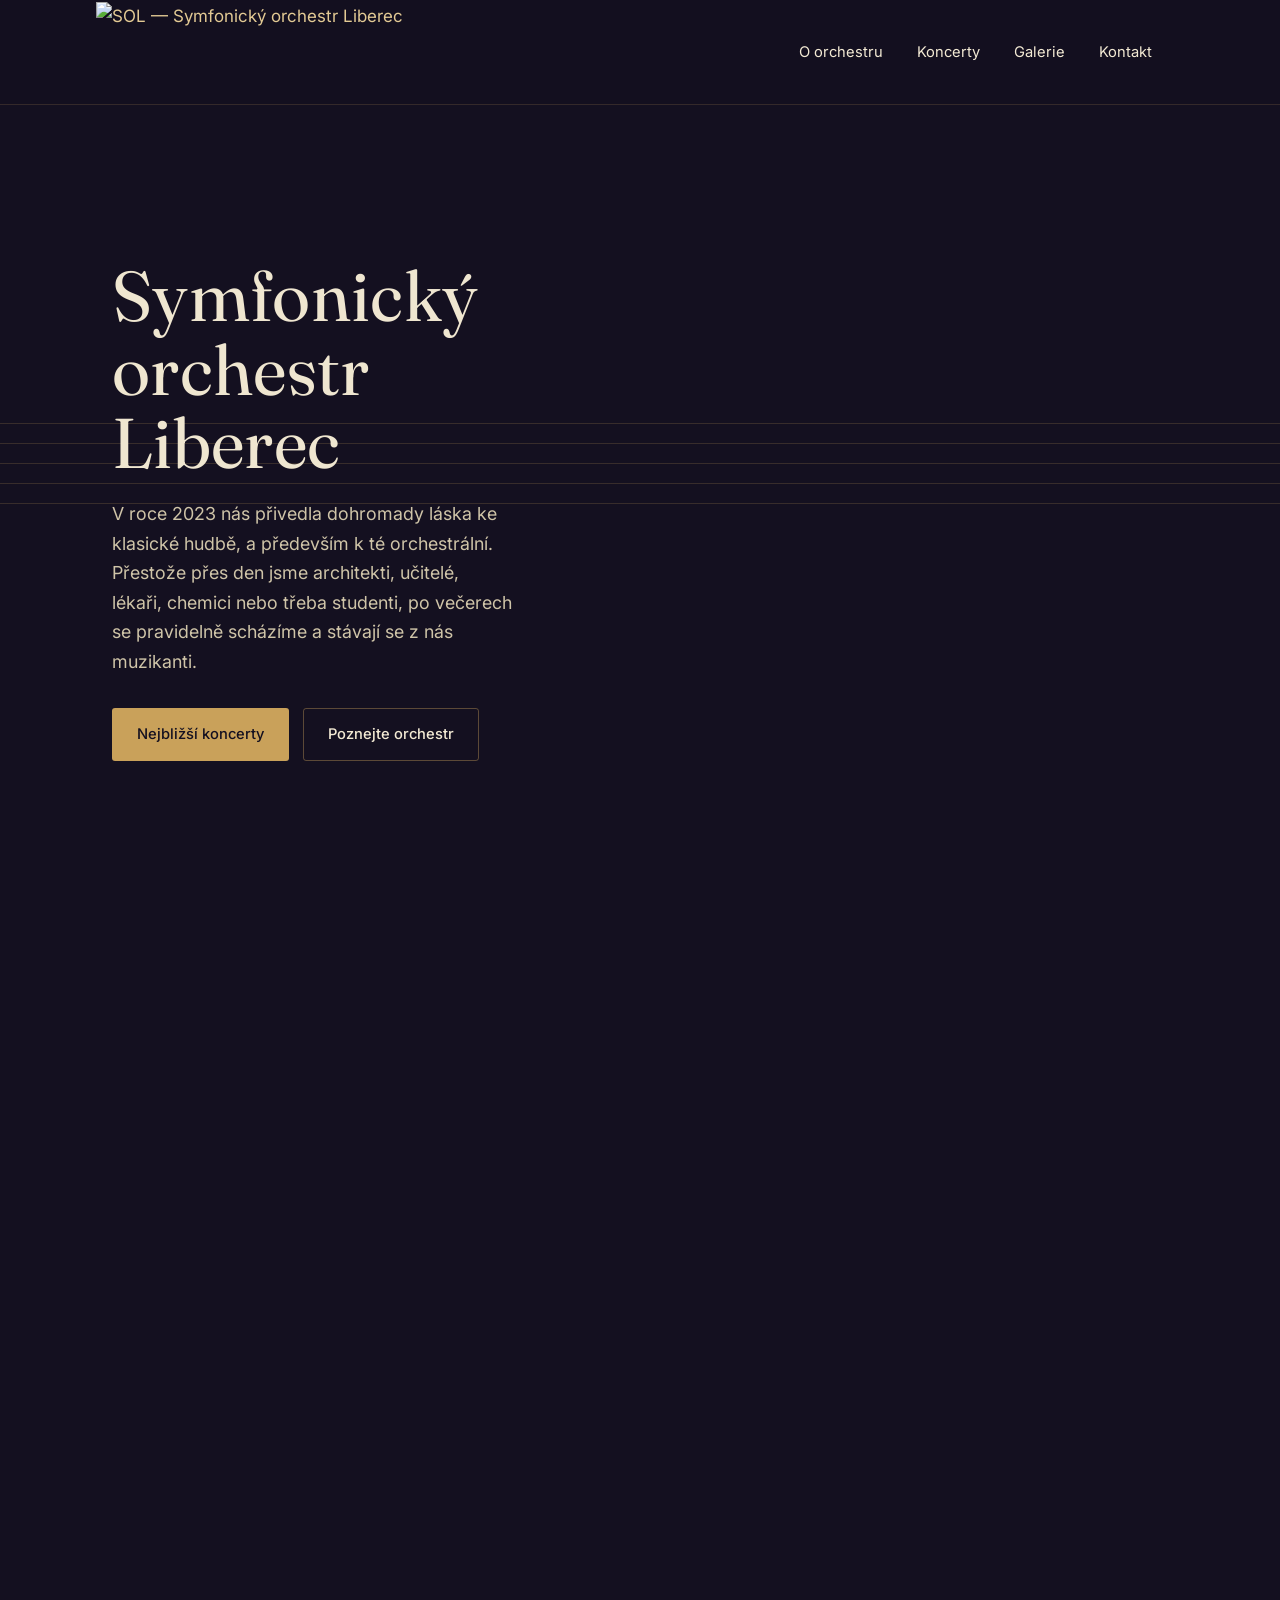
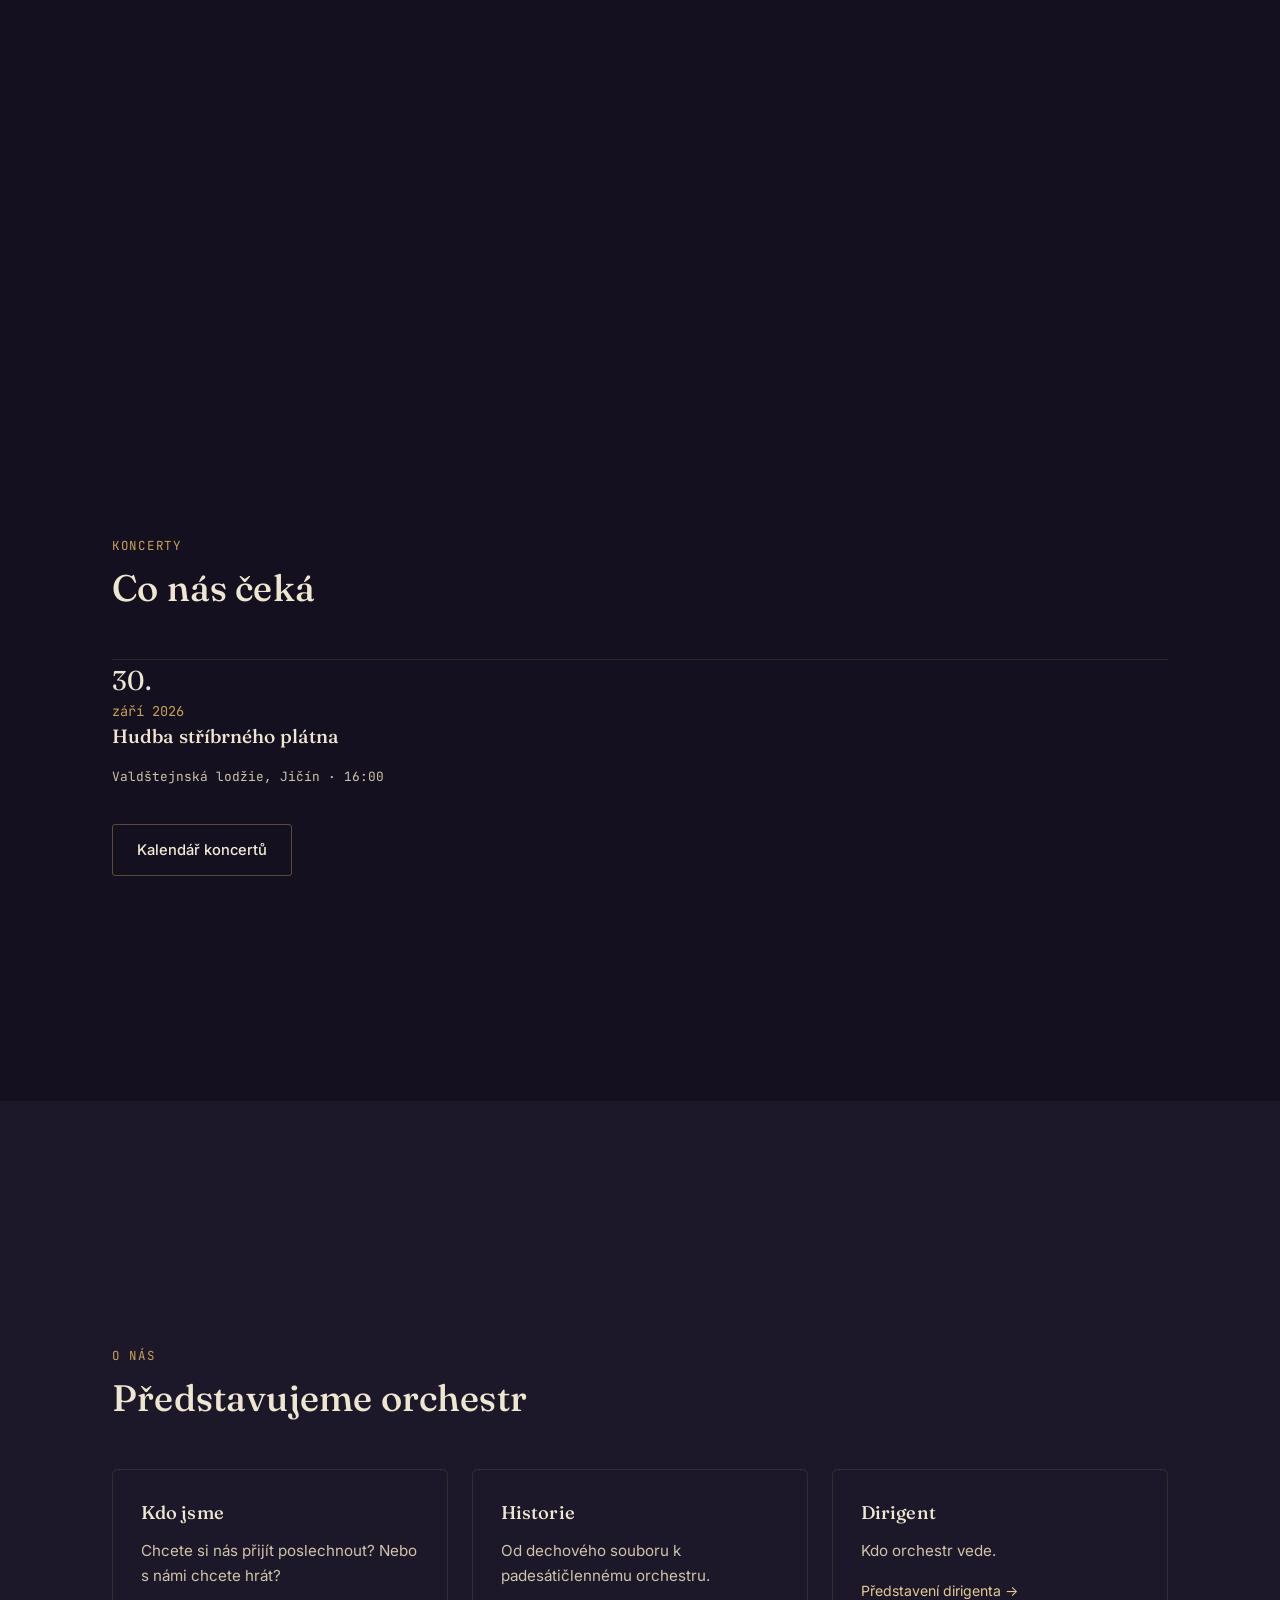
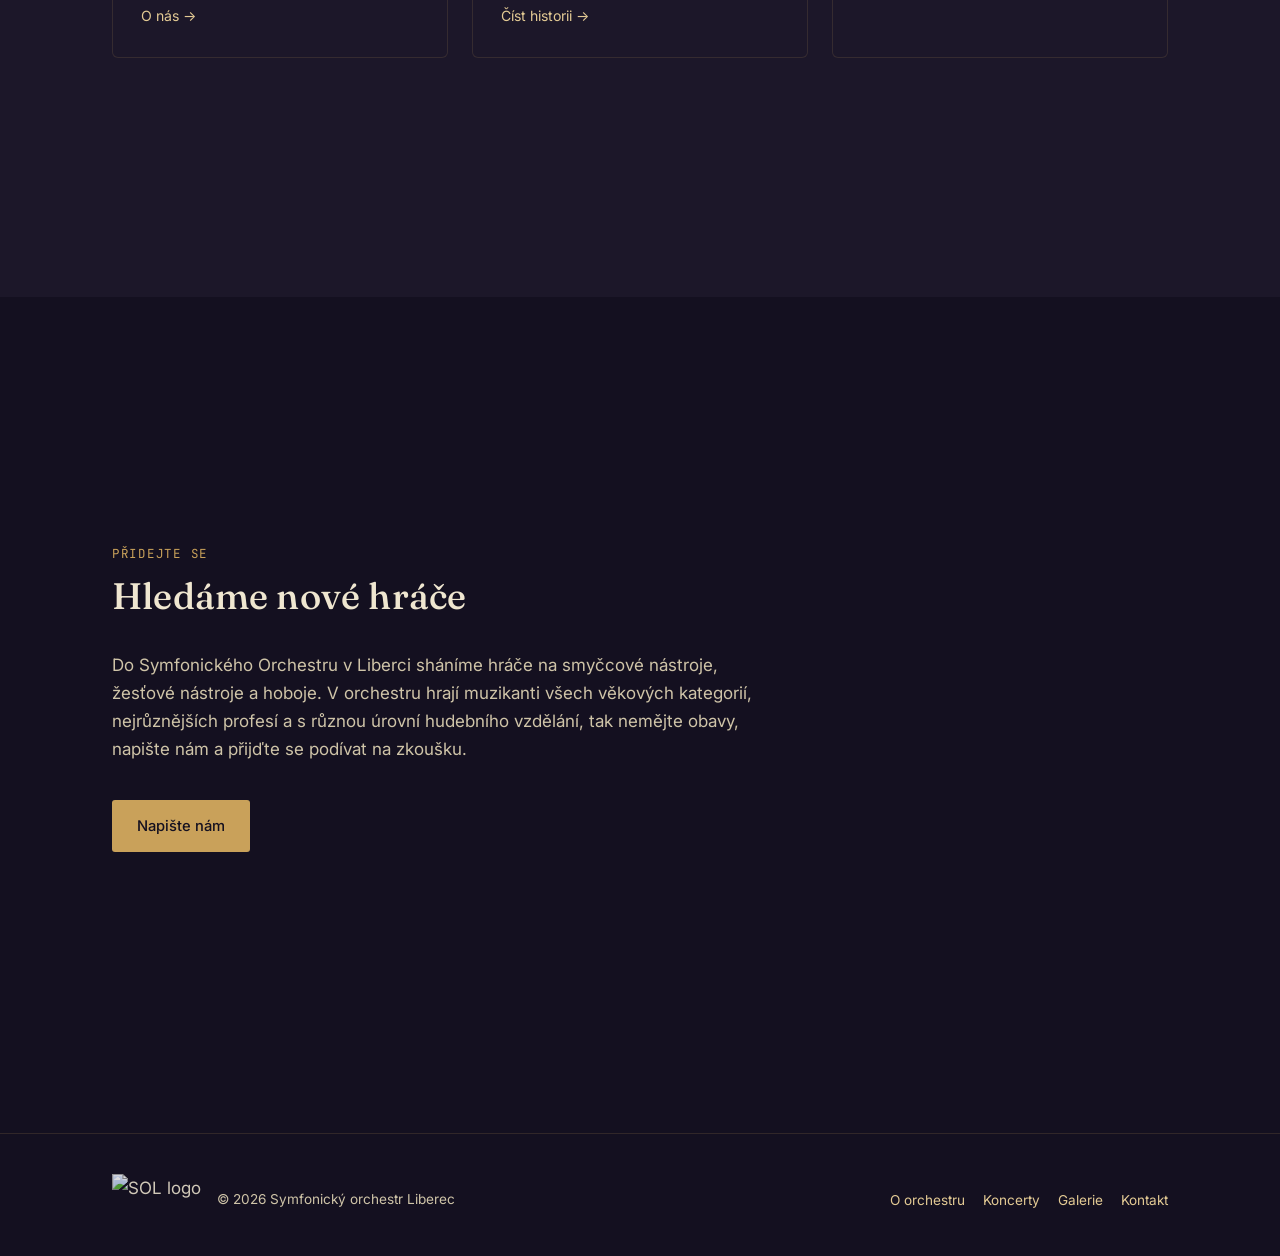
==== index.html @ 31f2cf63 "Add files via upload" ====
<!DOCTYPE html>
<html lang="cs">
<head>
<meta charset="UTF-8">
<meta name="viewport" content="width=device-width, initial-scale=1.0">
<title>Symfonický orchestr Liberec</title>
<link rel="stylesheet" href="style.css">
<script>document.documentElement.classList.add('js');</script>
</head>
<body>

<header class="site">
  <div class="nav-inner">
    <a href="index.html" class="brand"><img src="assets/sol-logo-white.png" alt="SOL — Symfonický orchestr Liberec" class="logo"></a>
    <nav class="primary">
      <ul>
        <li class="has-dropdown">
          <a href="o-nas.html" class="nav-link">O orchestru</a>
          <ul class="dropdown">
            <li><a href="o-nas.html">O nás</a></li>
            <li><a href="historie.html">Historie orchestru</a></li>
            <li><a href="repertoar.html">Repertoár</a></li>
            <li><a href="dirigent.html">Dirigent</a></li>
            <li><a href="clenove.html">Členové</a></li>
          </ul>
        </li>
        <li><a href="koncerty.html" class="nav-link">Koncerty</a></li>
        <li><a href="galerie.html" class="nav-link">Galerie</a></li>
        <li><a href="kontakt.html" class="nav-link">Kontakt</a></li>
      </ul>
    </nav>
    <button class="nav-toggle" aria-label="Otevřít menu" aria-expanded="false">☰</button>
  </div>
</header>

<div class="hero-pin">
<section class="hero">
  <div class="hero-staff" aria-hidden="true">
    <div class="hero-note tone-c" style="left:12.7%; top:52px; width:8px; height:8px;" data-speed="0.42"></div>
    <div class="hero-note" style="left:21.0%; top:45px; width:7px; height:7px;" data-speed="0.61"></div>
    <div class="hero-note tone-b" style="left:45.6%; top:22px; width:7px; height:7px;" data-speed="0.76"></div>
    <div class="hero-note tone-c" style="left:53.1%; top:50px; width:8px; height:8px;" data-speed="0.66"></div>
    <div class="hero-note tone-c" style="left:59.6%; top:26px; width:7px; height:7px;" data-speed="0.49"></div>
    <div class="hero-note tone-c" style="left:69.6%; top:56px; width:10px; height:10px;" data-speed="1.5"></div>
    <div class="hero-note tone-b" style="left:79.1%; top:71px; width:9px; height:9px;" data-speed="1.23"></div>
    <div class="hero-note" style="left:85.3%; top:44px; width:7px; height:7px;" data-speed="1.02"></div>
    <div class="hero-note tone-b" style="left:96.2%; top:11px; width:7px; height:7px;" data-speed="0.83"></div>
    <div class="hero-note" style="left:92.0%; top:81px; width:7px; height:7px;" data-speed="0.63"></div>
    <div class="hero-note tone-b" style="left:88.3%; top:77px; width:10px; height:10px;" data-speed="1.48"></div>
  </div>
  <div class="wrap">
    <div class="hero-grid">
      <div class="hero-content">
        <h1>Symfonický<br>orchestr Liberec</h1>
        <p class="lede">V roce 2023 nás přivedla dohromady láska ke klasické hudbě, a především k té orchestrální. Přestože přes den jsme architekti, učitelé, lékaři, chemici nebo třeba studenti, po večerech se pravidelně scházíme a stávají se z nás muzikanti.</p>
        <div class="hero-ctas">
          <a href="koncerty.html" class="btn btn-primary">Nejbližší koncerty</a>
          <a href="historie.html" class="btn btn-ghost">Poznejte orchestr</a>
        </div>
      </div>
      <div class="hero-photo">
        <div class="frame-shape">
          <img src="assets/hero-photo.jpg" alt="Symfonický orchestr Liberec">
        </div>
      </div>
    </div>
  </div>
</section>
</div>

<section class="tight vh-section">
  <div class="wrap">
    <div class="section-head">
      <span class="eyebrow">Koncerty</span>
      <h2>Co nás čeká</h2>
    </div>
    <div class="concert">
      <div class="date"><strong>30.</strong>září 2026</div>
      <div>
        <h3>Hudba stříbrného plátna</h3>
        <p class="venue">Valdštejnská lodžie, Jičín · 16:00</p>
      </div>
    </div>
    <a href="koncerty.html" class="btn btn-ghost" style="margin-top: 24px;">Kalendář koncertů</a>
  </div>
</section>

<section class="alt vh-section">
  <div class="wrap">
    <div class="section-head">
      <span class="eyebrow">O nás</span>
      <h2>Představujeme orchestr</h2>
    </div>
    <div class="grid-3">
      <div class="card">
        <h3>Kdo jsme</h3>
        <p>Chcete si nás přijít poslechnout? Nebo s námi chcete hrát?</p>
        <a href="o-nas.html" class="card-link">O nás →</a>
      </div>
      <div class="card">
        <h3>Historie</h3>
        <p>Od dechového souboru k padesátičlennému orchestru.</p>
        <a href="historie.html" class="card-link">Číst historii →</a>
      </div>
      <div class="card">
        <h3>Dirigent</h3>
        <p>Kdo orchestr vede.</p>
        <a href="dirigent.html" class="card-link">Představení dirigenta →</a>
      </div>
    </div>
  </div>
</section>

<section class="tight vh-section">
  <div class="wrap">
    <div class="section-head" style="margin-bottom: 24px;">
      <span class="eyebrow">Přidejte se</span>
      <h2>Hledáme nové hráče</h2>
    </div>
    <p style="max-width: 60ch;">Do Symfonického Orchestru v Liberci sháníme hráče na smyčcové nástroje, žesťové nástroje a hoboje. V orchestru hrají muzikanti všech věkových kategorií, nejrůznějších profesí a s různou úrovní hudebního vzdělání, tak nemějte obavy, napište nám a přijďte se podívat na zkoušku.</p>
    <a href="kontakt.html" class="btn btn-primary" style="margin-top: 20px;">Napište nám</a>
  </div>
</section>

<footer class="site">
  <div class="wrap footer-inner">
    <div style="display:flex; align-items:center; gap:16px;">
      <img src="assets/sol-logo-white.png" alt="SOL logo" class="footer-logo">
      <p>© 2026 Symfonický orchestr Liberec</p>
    </div>
    <ul class="footer-links">
      <li><a href="historie.html">O orchestru</a></li>
      <li><a href="koncerty.html">Koncerty</a></li>
      <li><a href="galerie.html">Galerie</a></li>
      <li><a href="kontakt.html">Kontakt</a></li>
    </ul>
  </div>
</footer>

<script src="script.js"></script>
</body>
</html>
---- style.css ----
/* ==========================================================================
   Symfonický orchestr Liberec — design system
   ========================================================================== */

@import url('https://fonts.googleapis.com/css2?family=Fraunces:opsz,wght,ital@9..144,300..700,0,1&family=Inter:wght@400;500;600&family=JetBrains+Mono:wght@400;500&display=swap');

:root {
  --ink: #141020;
  --ink-2: #1c1729;
  --ink-3: #241e34;
  --velvet: #7a2230;
  --velvet-light: #9c3a48;
  --brass: #c9a15a;
  --brass-light: #e3ca94;
  --parchment: #f3ead4;
  --parchment-dim: #cfc4a8;
  --ivory: #efe6d0;

  --display: 'Fraunces', 'Iowan Old Style', Georgia, serif;
  --body: 'Inter', -apple-system, sans-serif;
  --mono: 'JetBrains Mono', 'SFMono-Regular', monospace;

  --max: 1120px;
}

* { box-sizing: border-box; }

img { max-width: 100%; height: auto; display: block; }

html { scroll-behavior: smooth; }

body {
  margin: 0;
  background: var(--ink);
  color: var(--parchment);
  font-family: var(--body);
  font-size: 17px;
  line-height: 1.65;
  -webkit-font-smoothing: antialiased;
}

h1, h2, h3, h4 {
  font-family: var(--display);
  font-weight: 500;
  letter-spacing: 0.005em;
  color: var(--ivory);
  margin: 0 0 0.4em;
}

h1 { font-weight: 400; }

a { color: var(--brass-light); text-decoration: none; }
a:hover { text-decoration: underline; }
a:focus-visible, button:focus-visible, input:focus-visible, textarea:focus-visible {
  outline: 2px solid var(--brass);
  outline-offset: 3px;
}

p { color: var(--parchment-dim); }

.eyebrow {
  font-family: var(--mono);
  font-size: 0.78rem;
  letter-spacing: 0.14em;
  text-transform: uppercase;
  color: var(--brass);
}

.wrap {
  max-width: var(--max);
  margin: 0 auto;
  padding: 0 32px;
}

@media (max-width: 640px) {
  .wrap { padding: 0 20px; }
}

/* ---------- staff-line signature motif ---------- */
/* A five-line musical staff, used as a section divider — full width, edge
   to edge. A scatter of brass note-dots, lit like little stage lights at
   varying intensities, marks the crossing. */
.staff {
  position: relative;
  height: 34px;
  margin: 0;
  width: 100%;
}
.staff::before {
  content: "";
  position: absolute;
  inset: 0;
  background-image: repeating-linear-gradient(
    to bottom,
    rgba(201, 161, 90, 0.3) 0px,
    rgba(201, 161, 90, 0.3) 1px,
    transparent 1px,
    transparent 8px
  );
}
.staff .note {
  position: absolute;
  width: 8px;
  height: 8px;
  border-radius: 50%;
  transform: translate(-50%, 0);
  will-change: transform, opacity;
  opacity: var(--intensity, 1);
  box-shadow: 0 0 9px 3px rgba(201,161,90,0.7), 0 0 26px 9px rgba(201,161,90,0.32);
  animation: note-flicker var(--dur, 3.4s) ease-in-out infinite;
  animation-delay: var(--delay, 0s);
}
@keyframes note-flicker {
  0%, 100% { opacity: calc(var(--intensity, 1) * 0.62); }
  50% { opacity: var(--intensity, 1); }
}
.staff .note.tone-a { background: var(--brass); }
.staff .note.tone-b { background: var(--brass-light); }
.staff .note.tone-c { background: #a9834c; }

/* ---------- header / nav ---------- */
header.site {
  position: sticky;
  top: 0;
  z-index: 40;
  background: rgba(20, 16, 32, 0.92);
  backdrop-filter: blur(6px);
  border-bottom: 1px solid rgba(201,161,90,0.18);
}
.nav-inner {
  max-width: var(--max);
  margin: 0 auto;
  padding: 0 32px;
  display: flex;
  align-items: center;
  justify-content: space-between;
  height: 104px;
}
.brand {
  display: flex;
  align-items: center;
  margin-left: -16px;
}
.brand:hover { text-decoration: none; }
.brand .logo {
  height: 100px;
  width: auto;
  display: block;
}
.footer-logo {
  height: 50px;
  width: auto;
  opacity: 0.85;
}

nav.primary { display: flex; align-items: center; gap: 6px; }
nav.primary > ul { list-style: none; display: flex; gap: 2px; margin: 0; padding: 0; }
nav.primary a.nav-link {
  display: inline-block;
  padding: 10px 16px;
  font-size: 0.92rem;
  color: var(--parchment);
  border-radius: 3px;
  position: relative;
}
nav.primary a.nav-link:hover { color: var(--brass-light); text-decoration: none; }
nav.primary a.nav-link.current { color: var(--brass-light); }
nav.primary a.nav-link.current::after {
  content: "";
  position: absolute;
  left: 16px; right: 16px; bottom: 4px;
  height: 1px;
  background: var(--brass);
}

.has-dropdown { position: relative; }
.dropdown {
  position: absolute;
  top: calc(100% + 6px);
  left: 0;
  min-width: 210px;
  background: var(--ink-2);
  border: 1px solid rgba(201,161,90,0.22);
  border-radius: 6px;
  padding: 6px;
  list-style: none;
  margin: 0;
  opacity: 0;
  visibility: hidden;
  transform: translateY(-4px);
  transition: opacity 0.15s ease, transform 0.15s ease, visibility 0.15s;
  box-shadow: 0 12px 28px rgba(0,0,0,0.45);
}
.has-dropdown:hover .dropdown,
.has-dropdown:focus-within .dropdown {
  opacity: 1; visibility: visible; transform: translateY(0);
}
.dropdown a {
  display: block;
  padding: 9px 12px;
  font-size: 0.88rem;
  border-radius: 4px;
  color: var(--parchment);
}
.dropdown a:hover { background: rgba(201,161,90,0.12); text-decoration: none; color: var(--brass-light); }
.dropdown a.current { color: var(--brass-light); }

.nav-toggle { display: none; }

@media (max-width: 860px) {
  nav.primary > ul { display: none; }
  .nav-toggle {
    display: inline-flex;
    align-items: center;
    justify-content: center;
    width: 40px; height: 40px;
    background: transparent;
    border: 1px solid rgba(201,161,90,0.3);
    border-radius: 4px;
    color: var(--brass-light);
    font-size: 1.1rem;
    cursor: pointer;
  }
  nav.primary.open > ul {
    display: flex;
    flex-direction: column;
    position: absolute;
    top: 104px; left: 0; right: 0;
    background: var(--ink-2);
    border-bottom: 1px solid rgba(201,161,90,0.2);
    padding: 10px 16px 18px;
    gap: 0;
  }
  .dropdown { position: static; opacity: 1; visibility: visible; transform: none; display: none; box-shadow: none; margin-top: 2px;}
  .has-dropdown.open .dropdown { display: block; }
}

/* ---------- hero ---------- */
.hero-pin {
  position: relative;
  height: 200vh;
}
.hero {
  position: sticky;
  top: 104px;
  height: calc(100vh - 104px);
  min-height: 460px;
  display: flex;
  align-items: center;
  padding: 40px 0;
  overflow: hidden;
}
.hero > .wrap { width: 100%; }
/* Sits inside the hero only — absolutely positioned within it, so it
   never travels beyond the hero section as the page scrolls. */
.hero-staff {
  position: absolute;
  left: 0; right: 0; top: 40%;
  height: 96px;
  opacity: 0.68;
  pointer-events: none;
}
.hero-staff::before {
  content: "";
  position: absolute; inset: 0;
  background-image: repeating-linear-gradient(
    to bottom, rgba(201,161,90,0.3) 0, rgba(201,161,90,0.3) 1px,
    transparent 1px, transparent 20px
  );
  background-size: 100% 80px;
}
.hero-note {
  position: absolute;
  width: 9px; height: 9px;
  border-radius: 50%;
  background: var(--brass);
  box-shadow: 0 0 8px 2px rgba(201,161,90,0.6), 0 0 22px 7px rgba(201,161,90,0.28);
  will-change: transform, opacity;
}
.js .hero-note { opacity: 0; }
.hero-note.tone-b {
  background: var(--brass-light);
  box-shadow: 0 0 8px 2px rgba(227,201,148,0.65), 0 0 22px 7px rgba(227,201,148,0.3);
}
.hero-note.tone-c {
  background: #a9834c;
  box-shadow: 0 0 7px 2px rgba(169,131,76,0.55), 0 0 18px 6px rgba(169,131,76,0.24);
}
.hero-note.is-visible {
  animation: twinkle 3.2s ease-in-out infinite;
}
@keyframes twinkle {
  0%, 100% { opacity: 0.62; }
  50% { opacity: 1; }
}
.js .hero-photo {
  opacity: 0;
}
.hero-grid {
  display: grid;
  grid-template-columns: 1fr minmax(340px, 600px);
  gap: 56px;
  align-items: center;
}
.hero-content { position: relative; }

.hero-photo { position: relative; will-change: transform, opacity; }
.frame-shape {
  position: relative;
  border-radius: 0;
  overflow: hidden;
  box-shadow:
    0 32px 70px -12px rgba(0, 0, 0, 0.6),
    0 14px 30px -8px rgba(0, 0, 0, 0.45),
    0 0 44px rgba(201, 161, 90, 0.12);
}
.frame-shape img {
  width: 100%;
  height: auto;
  display: block;
  filter: grayscale(12%) sepia(10%) saturate(120%) brightness(0.88) contrast(1.06);
}
.frame-shape::after {
  content: "";
  position: absolute;
  inset: 0;
  background:
    linear-gradient(200deg, rgba(20,16,32,0.05) 30%, rgba(20,16,32,0.55) 100%),
    linear-gradient(0deg, rgba(122,34,43,0.16), transparent 55%);
  pointer-events: none;
}
.frame-label {
  font-family: var(--mono);
  font-size: 0.75rem;
  letter-spacing: 0.06em;
  color: var(--brass);
  text-align: center;
  line-height: 1.6;
  padding: 14px;
}

@media (max-width: 860px) {
  .hero-pin { height: auto; }
  .hero { position: relative; top: 0; height: auto; min-height: 0; display: block; padding: 56px 0 40px; }
  .hero-grid { grid-template-columns: 1fr; gap: 32px; }
  .hero-photo { max-width: 340px; margin: 0 auto; order: -1; }
}
.hero h1 {
  font-size: clamp(2.6rem, 5.6vw, 4.4rem);
  line-height: 1.04;
  margin: 14px 0 20px;
}
.hero p.lede {
  font-size: 1.12rem;
  max-width: 54ch;
  color: var(--parchment-dim);
}
.hero-ctas { display: flex; gap: 14px; margin-top: 32px; flex-wrap: wrap; }

.btn {
  display: inline-block;
  font-family: var(--body);
  font-size: 0.92rem;
  font-weight: 500;
  padding: 13px 24px;
  border-radius: 3px;
  border: 1px solid transparent;
  cursor: pointer;
}
.btn:hover { text-decoration: none; }
.btn-primary { background: var(--brass); color: var(--ink); }
.btn-primary:hover { background: var(--brass-light); }
.btn-ghost { border-color: rgba(201,161,90,0.4); color: var(--parchment); }
.btn-ghost:hover { border-color: var(--brass); color: var(--brass-light); }

@media (max-width: 640px) {
  .hero { padding: 56px 0 40px; }
  .hero-staff { display: none; }
}

/* ---------- sections & cards ---------- */
section { padding: 64px 0; }
section.tight { padding: 40px 0; }
section.alt { background: var(--ink-2); }

@media (min-width: 861px) {
  .vh-section {
    min-height: calc(100vh - 104px);
    display: flex;
    align-items: center;
  }
  .vh-section > .wrap { width: 100%; }
}

.section-head { max-width: 640px; margin-bottom: 40px; }
.section-head h2 { font-size: clamp(1.7rem, 3vw, 2.3rem); }

.grid-3 { display: grid; grid-template-columns: repeat(3, 1fr); gap: 24px; }
.grid-2 { display: grid; grid-template-columns: repeat(2, 1fr); gap: 24px; }
@media (max-width: 860px) {
  .grid-3, .grid-2 { grid-template-columns: 1fr; }
}

.card {
  background: var(--ink-2);
  border: 1px solid rgba(201,161,90,0.14);
  border-radius: 6px;
  padding: 28px;
}
.card h3 { font-size: 1.15rem; margin-bottom: 10px; }
.card .eyebrow { display: block; margin-bottom: 10px; }
.card p { margin: 0; font-size: 0.95rem; }
.card a.card-link { display: inline-block; margin-top: 16px; font-size: 0.88rem; }

/* concert / programme listing */
.concert { border-top: 1px solid rgba(201,161,90,0.16); }
.concert:last-child { border-bottom: 1px solid rgba(201,161,90,0.16); }
.concert-toggle {
  display: grid;
  grid-template-columns: 108px 1fr auto;
  gap: 22px;
  align-items: start;
  width: 100%;
  padding: 26px 0;
  background: none;
  border: none;
  appearance: none;
  cursor: pointer;
  text-align: left;
  font: inherit;
  color: inherit;
}
.concert .date {
  font-family: var(--mono);
  color: var(--brass);
  font-size: 0.85rem;
  line-height: 1.5;
  white-space: nowrap;
}
.concert .date strong { display: block; font-size: 1.7rem; color: var(--ivory); font-family: var(--display); font-weight: 400; }
.concert h3 { font-size: 1.2rem; margin-bottom: 6px; }
.concert .venue { font-family: var(--mono); font-size: 0.8rem; color: var(--parchment-dim); }
.concert-chevron {
  align-self: center;
  color: var(--brass);
  font-size: 1rem;
  transition: transform 0.25s ease;
}
.concert-toggle[aria-expanded="true"] .concert-chevron { transform: rotate(180deg); }
.concert-detail {
  max-height: 0;
  overflow: hidden;
  transition: max-height 0.3s ease;
}
.concert-detail p {
  max-width: 62ch;
  padding: 0 0 24px;
  margin: 0;
  font-size: 0.92rem;
}
@media (max-width: 640px) { .concert-detail p { padding-left: 0; } }
.concert.past { opacity: 0.6; }

@media (max-width: 640px) {
  .concert-toggle { grid-template-columns: 1fr auto; gap: 8px 16px; }
  .concert-toggle .date { grid-column: 1 / 2; }
  .concert-toggle .concert-chevron { grid-row: 1; }
}

/* programme / repertoire */
.programme-group { margin-bottom: 40px; }
.programme-group h3 { font-size: 1.05rem; color: var(--brass-light); font-family: var(--mono); text-transform: uppercase; letter-spacing: 0.08em; font-weight: 500; margin-bottom: 10px;}
.piece {
  display: flex;
  align-items: baseline;
  justify-content: space-between;
  gap: 16px;
  padding: 5px 0;
}
.piece .title-line {
  overflow: hidden;
  text-overflow: ellipsis;
  white-space: nowrap;
  font-size: 0.94rem;
}
.piece .work { font-family: var(--display); color: var(--ivory); }
.piece .composer { color: var(--parchment-dim); }
.piece .opus { font-family: var(--mono); font-size: 0.74rem; color: var(--brass); white-space: nowrap; flex-shrink: 0; }

/* timeline (historie) */
.timeline { position: relative; padding-left: 28px; border-left: 1px solid rgba(201,161,90,0.28); }
.tl-item { position: relative; padding-bottom: 42px; }
.tl-item:last-child { padding-bottom: 4px; }
.tl-item::before {
  content: "";
  position: absolute;
  left: -33px; top: 4px;
  width: 9px; height: 9px;
  border-radius: 50%;
  background: var(--brass);
  box-shadow: 0 0 0 4px var(--ink);
}
.tl-item .year { font-family: var(--mono); color: var(--brass); font-size: 0.85rem; display: block; margin-bottom: 6px; }
.tl-item h3 { font-size: 1.15rem; margin-bottom: 6px; }

/* members */
.section-group { margin-bottom: 40px; }
.section-group h3 { font-family: var(--mono); text-transform: uppercase; letter-spacing: 0.08em; font-size: 0.95rem; color: var(--brass-light); margin-bottom: 16px; font-weight: 500;}
.member-list { list-style: none; margin: 0; padding: 0; display: grid; grid-template-columns: repeat(3, 1fr); gap: 4px 24px; }
.member-list li { padding: 3px 0; color: var(--parchment); font-size: 0.88rem; }
@media (max-width: 700px) { .member-list { grid-template-columns: 1fr 1fr; } }
@media (max-width: 480px) { .member-list { grid-template-columns: 1fr; } }

/* gallery */
.gallery { display: grid; grid-template-columns: repeat(3, 1fr); gap: 16px; }
@media (max-width: 760px) { .gallery { grid-template-columns: repeat(2, 1fr); } }
@media (max-width: 480px) { .gallery { grid-template-columns: 1fr; } }
.gallery figure { margin: 0; }
.gallery .frame {
  aspect-ratio: 4/3;
  width: 100%;
  border-radius: 0;
  border: none;
  appearance: none;
  background: linear-gradient(155deg, var(--ink-3), var(--ink-2));
  display: flex;
  align-items: center;
  justify-content: center;
  color: var(--brass);
  font-family: var(--mono);
  font-size: 0.72rem;
  letter-spacing: 0.05em;
  text-align: center;
  padding: 0;
  cursor: pointer;
  overflow: hidden;
  position: relative;
}
.gallery .frame img {
  width: 100%;
  height: 100%;
  object-fit: cover;
  display: block;
}
.gallery figcaption { margin-top: 8px; font-size: 0.85rem; color: var(--parchment-dim); }

/* lightbox */
.lightbox {
  position: fixed;
  inset: 0;
  background: rgba(10, 8, 16, 0.9);
  display: flex;
  align-items: center;
  justify-content: center;
  padding: 48px;
  z-index: 100;
  opacity: 0;
  visibility: hidden;
  transition: opacity 0.2s ease;
}
.lightbox.open { opacity: 1; visibility: visible; }
.lightbox-img {
  max-width: 90vw;
  max-height: 88vh;
  object-fit: contain;
  display: block;
}
.lightbox-close {
  position: absolute;
  top: 22px; right: 26px;
  width: 44px; height: 44px;
  border-radius: 50%;
  border: 1px solid rgba(255,255,255,0.3);
  background: rgba(0,0,0,0.4);
  color: var(--parchment);
  font-size: 1.6rem;
  line-height: 1;
  display: flex;
  align-items: center;
  justify-content: center;
  cursor: pointer;
}
.lightbox-close:hover { border-color: var(--brass); color: var(--brass-light); }

/* contact */
.contact-grid { display: grid; grid-template-columns: 1fr 1fr; gap: 48px; }
@media (max-width: 800px) { .contact-grid { grid-template-columns: 1fr; } }
.info-row { padding: 16px 0; border-top: 1px solid rgba(201,161,90,0.16); }
.info-row:last-child { border-bottom: 1px solid rgba(201,161,90,0.16); }
.info-row .eyebrow { display: block; margin-bottom: 4px; }
.info-row p { margin: 0; color: var(--ivory); }

form.contact { display: flex; flex-direction: column; gap: 16px; }
.field { display: flex; flex-direction: column; gap: 6px; }
.field label { font-family: var(--mono); font-size: 0.75rem; letter-spacing: 0.08em; text-transform: uppercase; color: var(--brass); }
.field input, .field textarea {
  background: var(--ink-2);
  border: 1px solid rgba(201,161,90,0.28);
  border-radius: 4px;
  padding: 12px 14px;
  color: var(--parchment);
  font-family: var(--body);
  font-size: 0.95rem;
  resize: vertical;
}
.field input:focus, .field textarea:focus { border-color: var(--brass); outline: none; }

/* quote / dirigent */
/* welcome letter / signature — used in the hero */
.center-hero {
  margin: 0 auto;
  text-align: center;
}
.letter-lede {
  font-size: 1.28rem;
  line-height: 1.75;
  color: var(--ivory);
  max-width: 62ch;
  margin: 0 auto;
}
.center-hero .hero-ctas { justify-content: center; }

.signature { margin-top: 38px; }
.signature .from {
  display: block;
  font-family: var(--body);
  font-size: 0.95rem;
  color: var(--parchment-dim);
  margin-bottom: 4px;
}
.name {
  display: flex;
  flex-direction: column;
  align-items: center;
}
.name-line {
  display: block;
  font-family: var(--display);
  font-style: normal;
  font-weight: 400;
  letter-spacing: 0.005em;
  color: var(--ivory);
  font-size: clamp(2.3rem, 6vw, 4.6rem);
  line-height: 1.05;
}
.line-1 { transform: translateX(-5%); }
.line-2 { transform: translateX(7%); margin-top: -0.05em; }
.line-3 { transform: translateX(-3%); margin-top: -0.05em; }

@media (max-width: 640px) {
  .name-line { transform: none !important; }
}

.quote {
  font-family: var(--display);
  font-style: italic;
  font-size: 1.5rem;
  color: var(--ivory);
  line-height: 1.5;
  border-left: 2px solid var(--brass);
  padding-left: 24px;
  margin: 32px 0;
}
.quote cite { display: block; margin-top: 12px; font-family: var(--mono); font-style: normal; font-size: 0.78rem; color: var(--brass); text-transform: uppercase; letter-spacing: 0.06em; }

.person-header { display: flex; gap: 28px; align-items: flex-start; flex-wrap: wrap; }
.person-photo {
  width: 260px; height: 260px;
  border-radius: 0;
  background: var(--ink-2);
  flex-shrink: 0;
  display: flex; align-items: center; justify-content: center;
  color: var(--brass-light);
  font-family: var(--mono);
  font-size: 0.7rem;
  text-align: center;
  position: relative;
  overflow: hidden;
}
.person-photo img {
  width: 100%;
  height: 100%;
  object-fit: cover;
  display: block;
  filter: grayscale(15%) brightness(0.92) contrast(1.08);
}
.person-photo img + .photo-tint {
  content: "";
  position: absolute;
  inset: 0;
  background: linear-gradient(200deg, rgba(20,16,32,0.05) 35%, rgba(20,16,32,0.55) 100%);
  pointer-events: none;
}

/* footer */
footer.site {
  border-top: 1px solid rgba(201,161,90,0.16);
  padding: 40px 0 32px;
  margin-top: 40px;
}
.footer-inner { display: flex; justify-content: space-between; flex-wrap: wrap; gap: 20px; align-items: center; }
.footer-inner p { margin: 0; font-size: 0.85rem; }
.footer-links { display: flex; gap: 18px; list-style: none; padding: 0; margin: 0; }
.footer-links a { font-size: 0.85rem; }

.placeholder-note {
  font-family: var(--mono);
  font-size: 0.78rem;
  color: var(--brass);
  background: rgba(201,161,90,0.08);
  border: 1px dashed rgba(201,161,90,0.4);
  border-radius: 6px;
  padding: 12px 16px;
  margin-bottom: 28px;
}
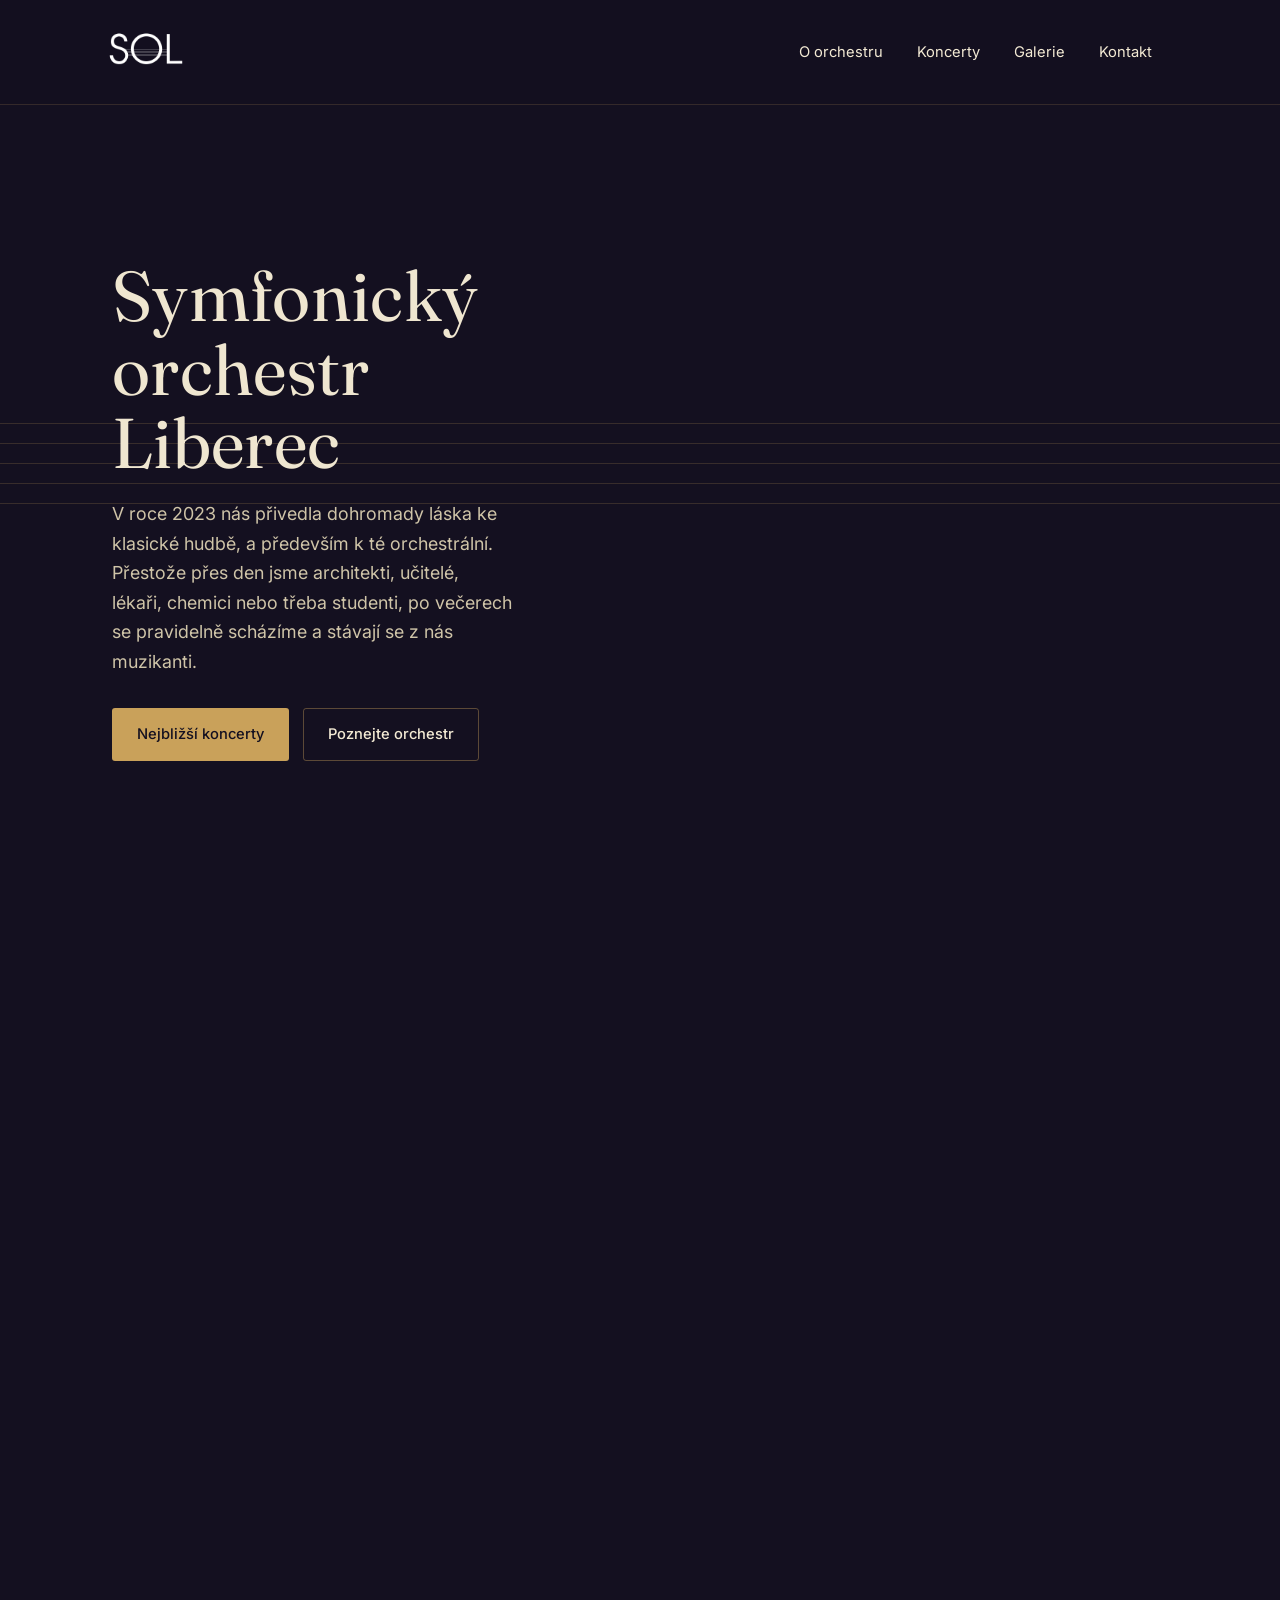
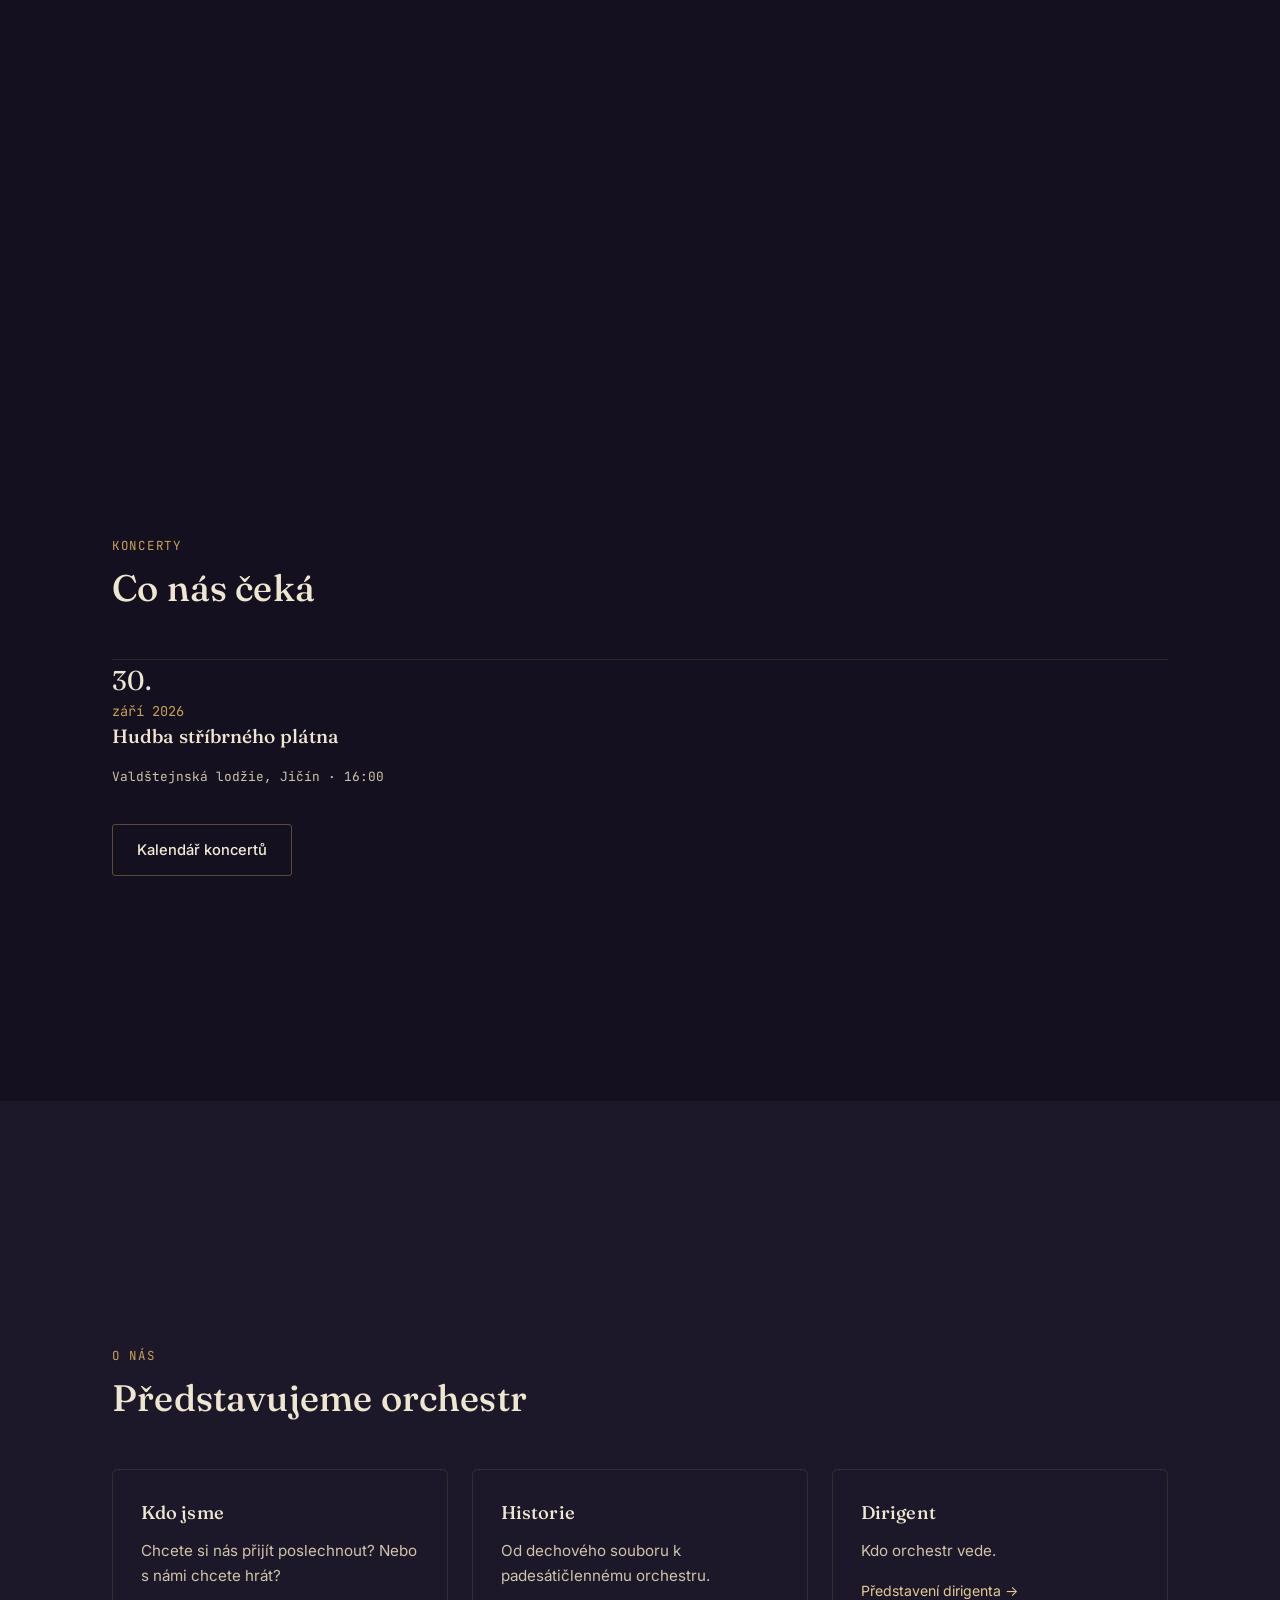
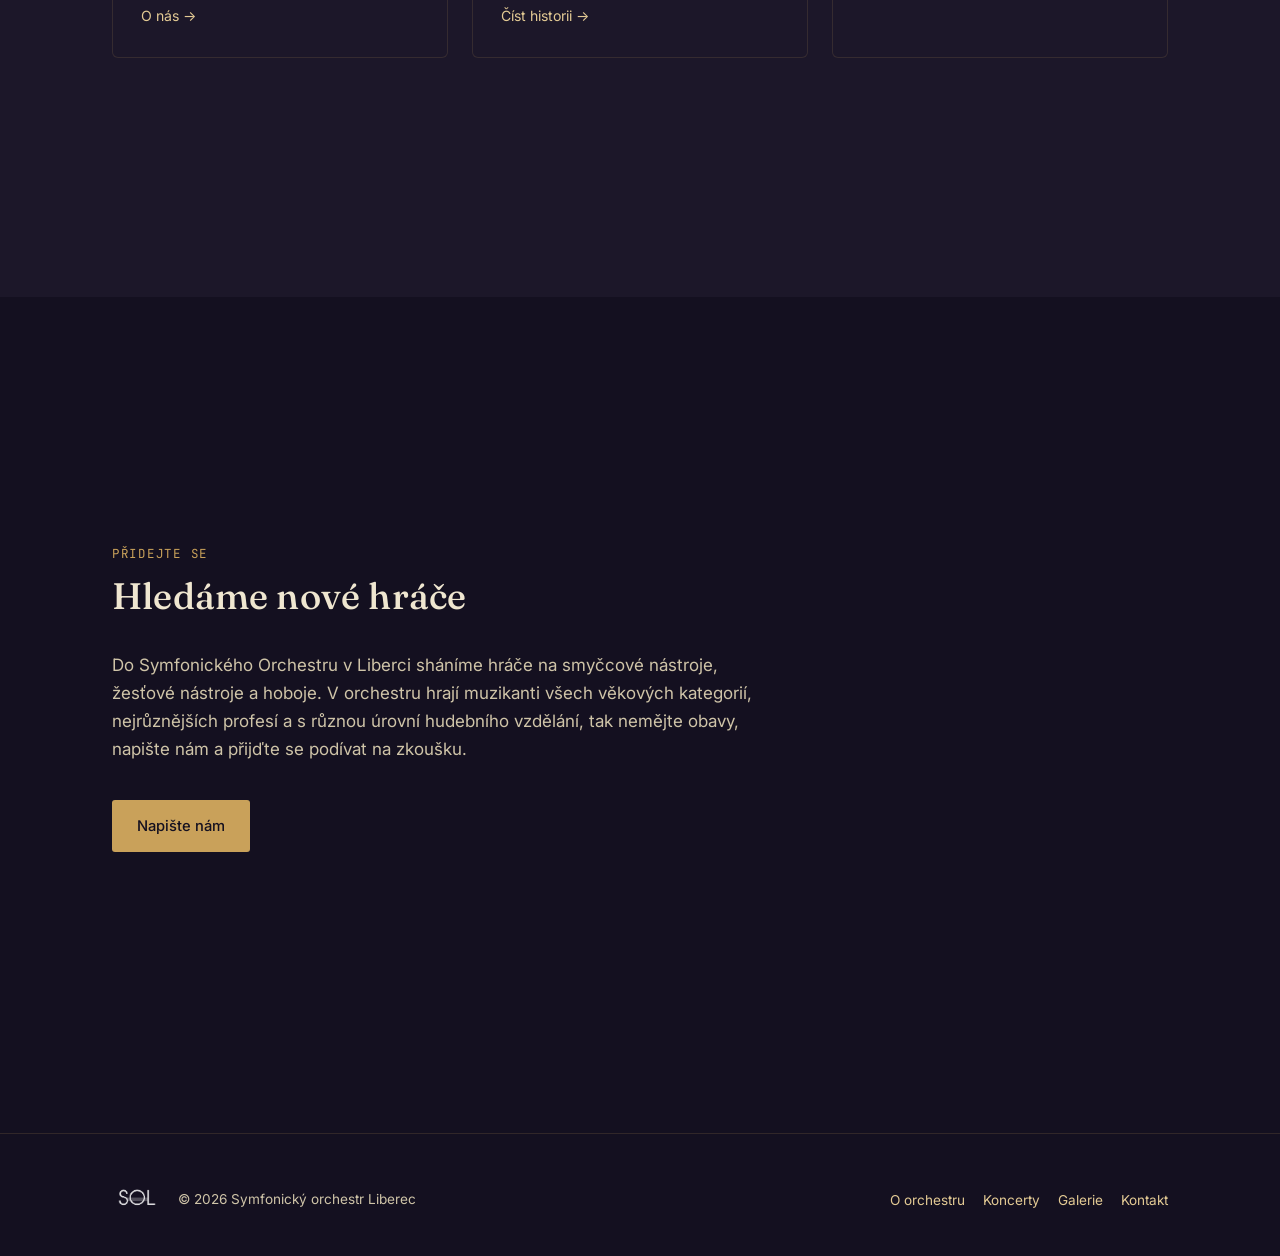
==== commit 880da4b6: "Add files via upload" ====
--- a/index.html
+++ b/index.html
@@ -59,8 +59,23 @@
         </div>
       </div>
       <div class="hero-photo">
-        <div class="frame-shape">
-          <img src="assets/hero-photo.jpg" alt="Symfonický orchestr Liberec">
+        <div class="frame-shape carousel" id="heroCarousel">
+          <div class="carousel-track">
+            <div class="carousel-slide">
+              <div class="slide-bg" style="background-image:url('assets/hero-photo.jpg');"></div>
+              <img src="assets/hero-photo.jpg" alt="Symfonický orchestr Liberec">
+            </div>
+            <div class="carousel-slide">
+              <div class="slide-bg" style="background-image:url('assets/hero-photo-2.jpg');"></div>
+              <img src="assets/hero-photo-2.jpg" alt="Hudba stříbrného plátna — letní koncerty 2026">
+            </div>
+          </div>
+          <button class="carousel-arrow prev" type="button" aria-label="Předchozí fotka">&#8249;</button>
+          <button class="carousel-arrow next" type="button" aria-label="Další fotka">&#8250;</button>
+          <div class="carousel-dots">
+            <button class="carousel-dot" type="button" aria-label="Fotka 1" data-index="0"></button>
+            <button class="carousel-dot" type="button" aria-label="Fotka 2" data-index="1"></button>
+          </div>
         </div>
       </div>
     </div>
--- a/style.css
+++ b/style.css
@@ -104,15 +104,9 @@
   height: 8px;
   border-radius: 50%;
   transform: translate(-50%, 0);
-  will-change: transform, opacity;
+  will-change: transform;
   opacity: var(--intensity, 1);
   box-shadow: 0 0 9px 3px rgba(201,161,90,0.7), 0 0 26px 9px rgba(201,161,90,0.32);
-  animation: note-flicker var(--dur, 3.4s) ease-in-out infinite;
-  animation-delay: var(--delay, 0s);
-}
-@keyframes note-flicker {
-  0%, 100% { opacity: calc(var(--intensity, 1) * 0.62); }
-  50% { opacity: var(--intensity, 1); }
 }
 .staff .note.tone-a { background: var(--brass); }
 .staff .note.tone-b { background: var(--brass-light); }
@@ -309,16 +303,35 @@
   position: relative;
   border-radius: 0;
   overflow: hidden;
+  aspect-ratio: 6 / 5;
+  background: #000;
   box-shadow:
     0 32px 70px -12px rgba(0, 0, 0, 0.6),
     0 14px 30px -8px rgba(0, 0, 0, 0.45),
     0 0 44px rgba(201, 161, 90, 0.12);
 }
 .frame-shape img {
+  position: relative;
+  z-index: 1;
   width: 100%;
-  height: auto;
+  height: 100%;
+  object-fit: contain;
   display: block;
   filter: grayscale(12%) sepia(10%) saturate(120%) brightness(0.88) contrast(1.06);
+}
+.slide-bg {
+  position: absolute;
+  inset: 0;
+  background-size: cover;
+  background-position: center;
+  filter: blur(38px) brightness(0.4) saturate(1.1);
+  transform: scale(1.2);
+}
+.slide-bg::after {
+  content: "";
+  position: absolute;
+  inset: 0;
+  background: radial-gradient(ellipse at center, transparent 25%, rgba(0,0,0,0.97) 92%);
 }
 .frame-shape::after {
   content: "";
@@ -338,6 +351,62 @@
   line-height: 1.6;
   padding: 14px;
 }
+
+/* hero photo carousel */
+.carousel-track {
+  display: flex;
+  width: 100%;
+  height: 100%;
+  transition: transform 0.6s cubic-bezier(0.65, 0, 0.35, 1);
+}
+.carousel-slide {
+  position: relative;
+  overflow: hidden;
+  flex: 0 0 100%;
+  width: 100%;
+  height: 100%;
+}
+.carousel-arrow {
+  position: absolute;
+  top: 50%;
+  transform: translateY(-50%);
+  z-index: 5;
+  width: 40px; height: 40px;
+  border-radius: 50%;
+  border: 1px solid rgba(255,255,255,0.3);
+  background: rgba(20,16,32,0.45);
+  color: var(--parchment);
+  font-size: 1.4rem;
+  line-height: 1;
+  display: flex;
+  align-items: center;
+  justify-content: center;
+  cursor: pointer;
+  appearance: none;
+  transition: border-color 0.2s ease, color 0.2s ease;
+}
+.carousel-arrow:hover { border-color: var(--brass); color: var(--brass-light); }
+.carousel-arrow.prev { left: 14px; }
+.carousel-arrow.next { right: 14px; }
+.carousel-dots {
+  position: absolute;
+  bottom: 16px;
+  left: 50%;
+  transform: translateX(-50%);
+  z-index: 5;
+  display: flex;
+  gap: 8px;
+}
+.carousel-dot {
+  width: 8px; height: 8px;
+  border-radius: 50%;
+  border: 1px solid rgba(255,255,255,0.55);
+  background: rgba(20,16,32,0.35);
+  padding: 0;
+  cursor: pointer;
+  appearance: none;
+}
+.carousel-dot.active { background: var(--brass); border-color: var(--brass); }
 
 @media (max-width: 860px) {
   .hero-pin { height: auto; }
